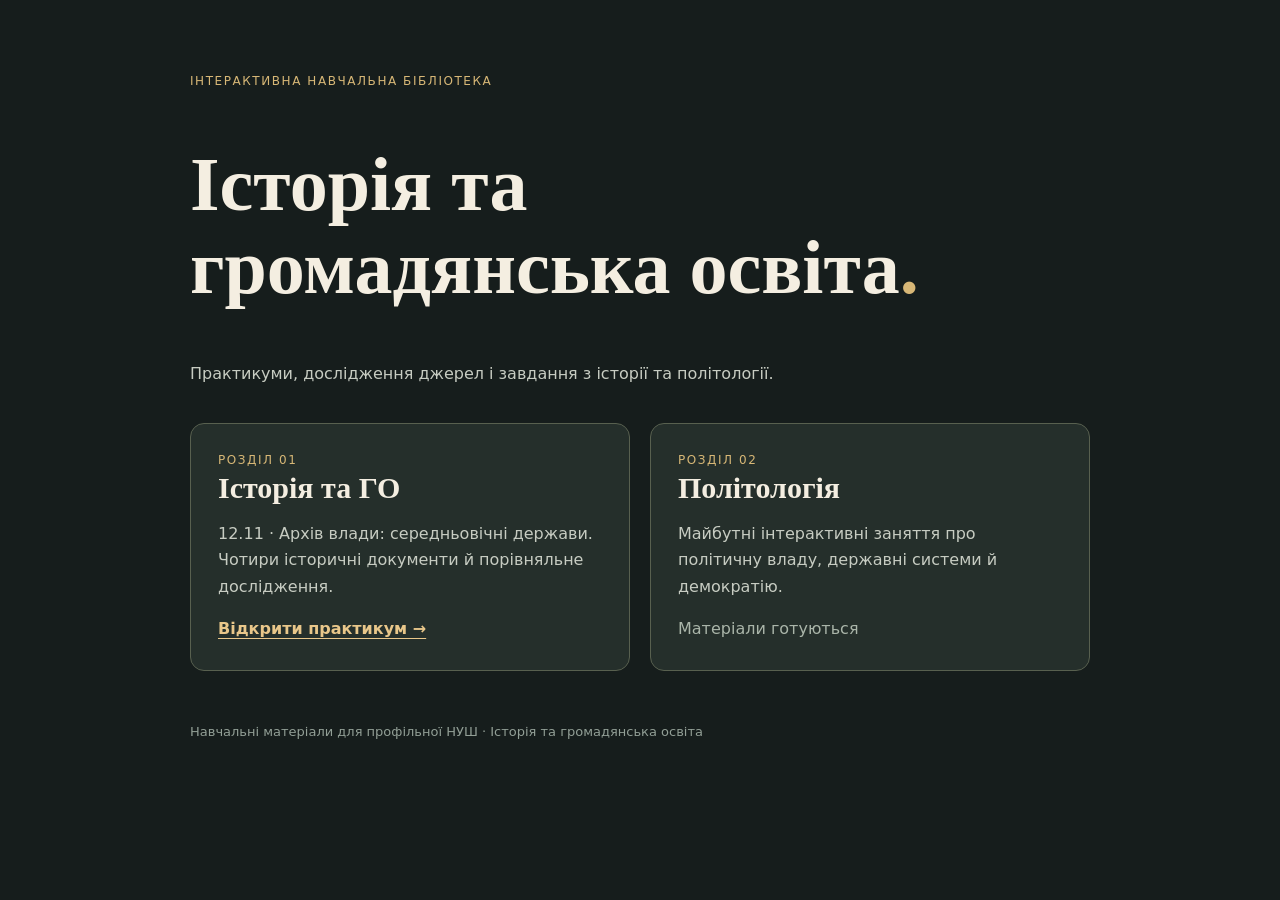
==== index.html @ 79898d71 "Створити головну сторінку бібліотеки навчальних практикумів" ====
<!doctype html><html lang="uk"><head><meta charset="utf-8"><meta name="viewport" content="width=device-width, initial-scale=1"><title>Історія та громадянська освіта · Навчальні практикуми</title><style>*{box-sizing:border-box}body{margin:0;background:#161d1c;color:#f4eee1;font:16px/1.65 system-ui,sans-serif}main{width:min(900px,calc(100% - 36px));margin:8vh auto}h1{font:700 clamp(42px,6vw,76px)/1.1 Georgia,serif}h2{font:600 30px Georgia,serif;margin:0 0 10px}.tag{color:#d7b776;letter-spacing:.13em;font-size:12px;text-transform:uppercase}.grid{display:grid;grid-template-columns:repeat(auto-fit,minmax(260px,1fr));gap:20px;margin-top:36px}.card{background:#252f2b;border:1px solid #58604f;border-radius:14px;padding:27px}p{color:#c7ccc2}a{color:#e9c78a;font-weight:700;text-underline-offset:4px}footer{padding-top:50px;color:#929f96;font-size:13px}</style></head><body><main><div class="tag">Інтерактивна навчальна бібліотека</div><h1>Історія та<br>громадянська освіта<span style="color:#d7b776">.</span></h1><p>Практикуми, дослідження джерел і завдання з історії та політології.</p><div class="grid"><article class="card"><div class="tag">Розділ 01</div><h2>Історія та ГО</h2><p>12.11 · Архів влади: середньовічні держави. Чотири історичні документи й порівняльне дослідження.</p><a href="./Історія%20та%20ГО/12.11/">Відкрити практикум →</a></article><article class="card"><div class="tag">Розділ 02</div><h2>Політологія</h2><p>Майбутні інтерактивні заняття про політичну владу, державні системи й демократію.</p><span style="color:#aab5a9">Матеріали готуються</span></article></div><footer>Навчальні матеріали для профільної НУШ · Історія та громадянська освіта</footer></main></body></html>
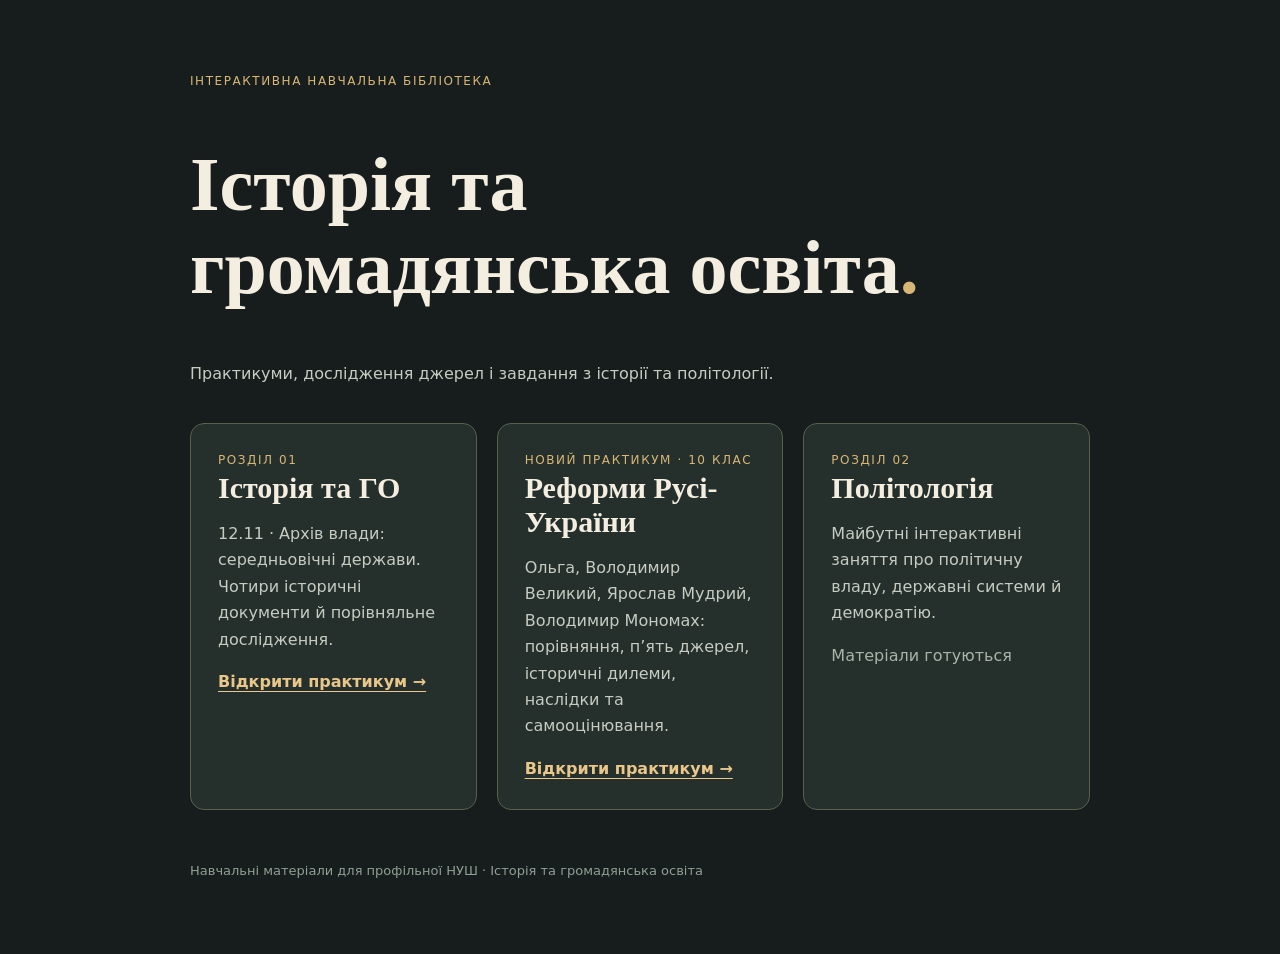
==== commit 95ccf5cd: "Feature Rus reforms practicum on learning hub home page" ====
--- a/index.html
+++ b/index.html
@@ -1 +1 @@
-<!doctype html><html lang="uk"><head><meta charset="utf-8"><meta name="viewport" content="width=device-width, initial-scale=1"><title>Історія та громадянська освіта · Навчальні практикуми</title><style>*{box-sizing:border-box}body{margin:0;background:#161d1c;color:#f4eee1;font:16px/1.65 system-ui,sans-serif}main{width:min(900px,calc(100% - 36px));margin:8vh auto}h1{font:700 clamp(42px,6vw,76px)/1.1 Georgia,serif}h2{font:600 30px Georgia,serif;margin:0 0 10px}.tag{color:#d7b776;letter-spacing:.13em;font-size:12px;text-transform:uppercase}.grid{display:grid;grid-template-columns:repeat(auto-fit,minmax(260px,1fr));gap:20px;margin-top:36px}.card{background:#252f2b;border:1px solid #58604f;border-radius:14px;padding:27px}p{color:#c7ccc2}a{color:#e9c78a;font-weight:700;text-underline-offset:4px}footer{padding-top:50px;color:#929f96;font-size:13px}</style></head><body><main><div class="tag">Інтерактивна навчальна бібліотека</div><h1>Історія та<br>громадянська освіта<span style="color:#d7b776">.</span></h1><p>Практикуми, дослідження джерел і завдання з історії та політології.</p><div class="grid"><article class="card"><div class="tag">Розділ 01</div><h2>Історія та ГО</h2><p>12.11 · Архів влади: середньовічні держави. Чотири історичні документи й порівняльне дослідження.</p><a href="./Історія%20та%20ГО/12.11/">Відкрити практикум →</a></article><article class="card"><div class="tag">Розділ 02</div><h2>Політологія</h2><p>Майбутні інтерактивні заняття про політичну владу, державні системи й демократію.</p><span style="color:#aab5a9">Матеріали готуються</span></article></div><footer>Навчальні матеріали для профільної НУШ · Історія та громадянська освіта</footer></main></body></html>+<!doctype html><html lang="uk"><head><meta charset="utf-8"><meta name="viewport" content="width=device-width, initial-scale=1"><title>Історія та громадянська освіта · Навчальні практикуми</title><style>*{box-sizing:border-box}body{margin:0;background:#161d1c;color:#f4eee1;font:16px/1.65 system-ui,sans-serif}main{width:min(900px,calc(100% - 36px));margin:8vh auto}h1{font:700 clamp(42px,6vw,76px)/1.1 Georgia,serif}h2{font:600 30px Georgia,serif;margin:0 0 10px}.tag{color:#d7b776;letter-spacing:.13em;font-size:12px;text-transform:uppercase}.grid{display:grid;grid-template-columns:repeat(auto-fit,minmax(260px,1fr));gap:20px;margin-top:36px}.card{background:#252f2b;border:1px solid #58604f;border-radius:14px;padding:27px}p{color:#c7ccc2}a{color:#e9c78a;font-weight:700;text-underline-offset:4px}footer{padding-top:50px;color:#929f96;font-size:13px}</style></head><body><main><div class="tag">Інтерактивна навчальна бібліотека</div><h1>Історія та<br>громадянська освіта<span style="color:#d7b776">.</span></h1><p>Практикуми, дослідження джерел і завдання з історії та політології.</p><div class="grid"><article class="card"><div class="tag">Розділ 01</div><h2>Історія та ГО</h2><p>12.11 · Архів влади: середньовічні держави. Чотири історичні документи й порівняльне дослідження.</p><a href="./Історія%20та%20ГО/12.11/">Відкрити практикум →</a></article><article class="card"><div class="tag">Новий практикум · 10 клас</div><h2>Реформи Русі-України</h2><p>Ольга, Володимир Великий, Ярослав Мудрий, Володимир Мономах: порівняння, п’ять джерел, історичні дилеми, наслідки та самооцінювання.</p><a href="./Історія%20та%20ГО/reformy-rusi/">Відкрити практикум →</a></article><article class="card"><div class="tag">Розділ 02</div><h2>Політологія</h2><p>Майбутні інтерактивні заняття про політичну владу, державні системи й демократію.</p><span style="color:#aab5a9">Матеріали готуються</span></article></div><footer>Навчальні матеріали для профільної НУШ · Історія та громадянська освіта</footer></main></body></html>
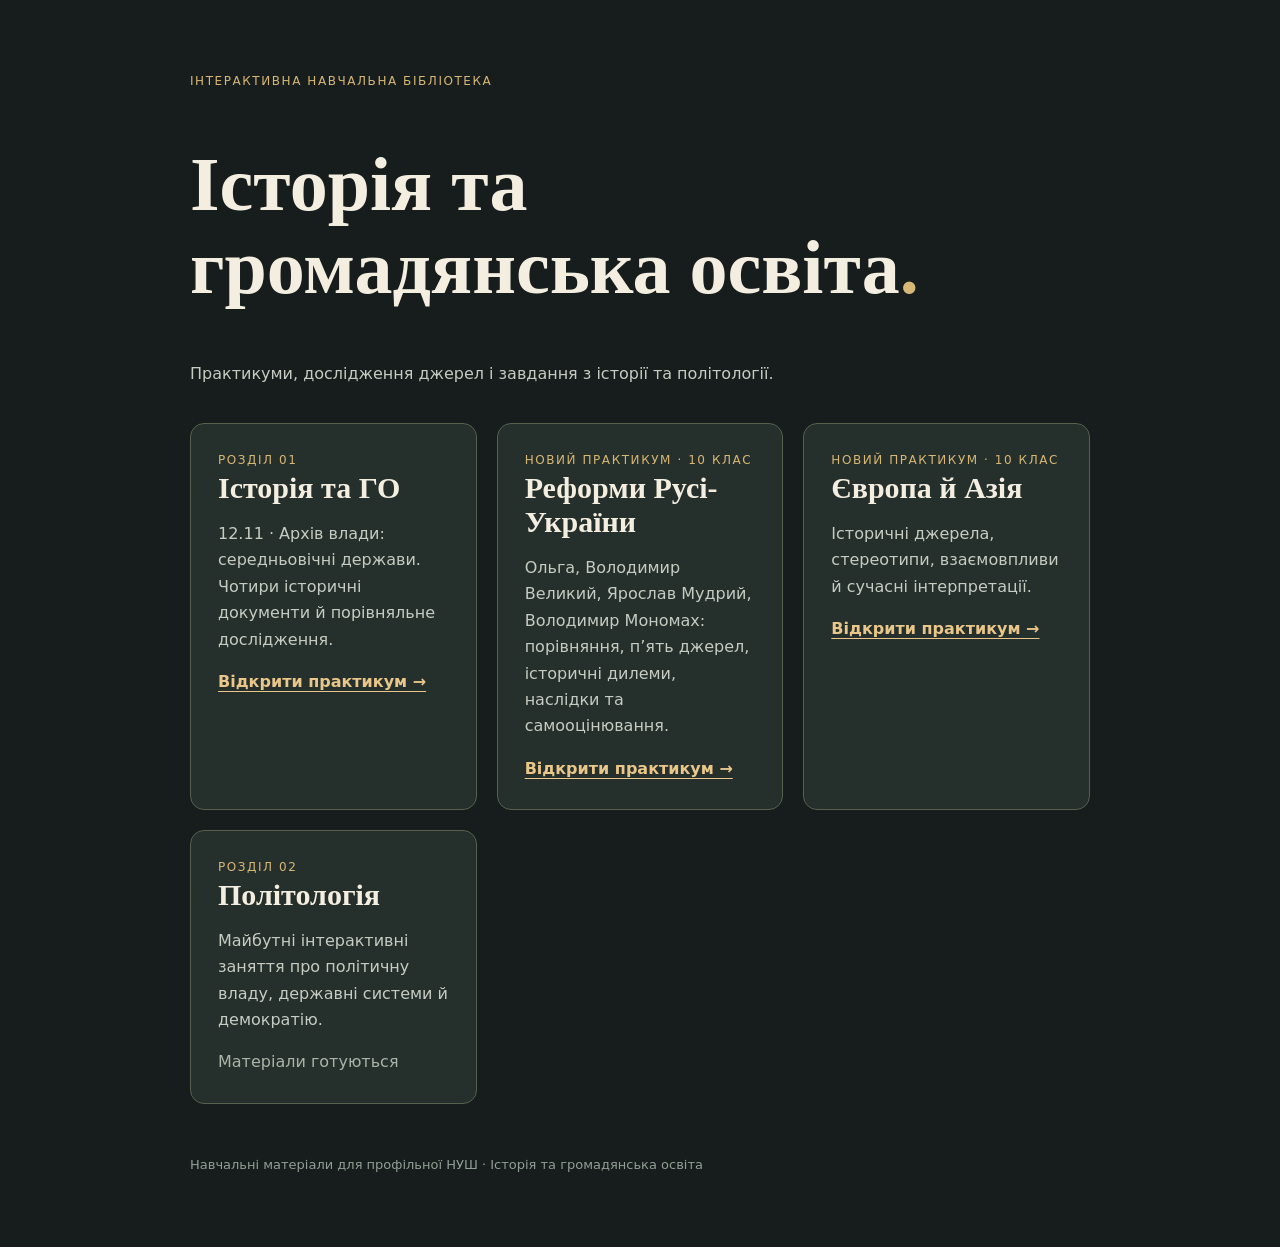
==== commit 2a80d983: "Add Eurasia practicum to learning library" ====
--- a/index.html
+++ b/index.html
@@ -1 +1 @@
-<!doctype html><html lang="uk"><head><meta charset="utf-8"><meta name="viewport" content="width=device-width, initial-scale=1"><title>Історія та громадянська освіта · Навчальні практикуми</title><style>*{box-sizing:border-box}body{margin:0;background:#161d1c;color:#f4eee1;font:16px/1.65 system-ui,sans-serif}main{width:min(900px,calc(100% - 36px));margin:8vh auto}h1{font:700 clamp(42px,6vw,76px)/1.1 Georgia,serif}h2{font:600 30px Georgia,serif;margin:0 0 10px}.tag{color:#d7b776;letter-spacing:.13em;font-size:12px;text-transform:uppercase}.grid{display:grid;grid-template-columns:repeat(auto-fit,minmax(260px,1fr));gap:20px;margin-top:36px}.card{background:#252f2b;border:1px solid #58604f;border-radius:14px;padding:27px}p{color:#c7ccc2}a{color:#e9c78a;font-weight:700;text-underline-offset:4px}footer{padding-top:50px;color:#929f96;font-size:13px}</style></head><body><main><div class="tag">Інтерактивна навчальна бібліотека</div><h1>Історія та<br>громадянська освіта<span style="color:#d7b776">.</span></h1><p>Практикуми, дослідження джерел і завдання з історії та політології.</p><div class="grid"><article class="card"><div class="tag">Розділ 01</div><h2>Історія та ГО</h2><p>12.11 · Архів влади: середньовічні держави. Чотири історичні документи й порівняльне дослідження.</p><a href="./Історія%20та%20ГО/12.11/">Відкрити практикум →</a></article><article class="card"><div class="tag">Новий практикум · 10 клас</div><h2>Реформи Русі-України</h2><p>Ольга, Володимир Великий, Ярослав Мудрий, Володимир Мономах: порівняння, п’ять джерел, історичні дилеми, наслідки та самооцінювання.</p><a href="./Історія%20та%20ГО/reformy-rusi/">Відкрити практикум →</a></article><article class="card"><div class="tag">Розділ 02</div><h2>Політологія</h2><p>Майбутні інтерактивні заняття про політичну владу, державні системи й демократію.</p><span style="color:#aab5a9">Матеріали готуються</span></article></div><footer>Навчальні матеріали для профільної НУШ · Історія та громадянська освіта</footer></main></body></html>+<!doctype html><html lang="uk"><head><meta charset="utf-8"><meta name="viewport" content="width=device-width, initial-scale=1"><title>Історія та громадянська освіта · Навчальні практикуми</title><style>*{box-sizing:border-box}body{margin:0;background:#161d1c;color:#f4eee1;font:16px/1.65 system-ui,sans-serif}main{width:min(900px,calc(100% - 36px));margin:8vh auto}h1{font:700 clamp(42px,6vw,76px)/1.1 Georgia,serif}h2{font:600 30px Georgia,serif;margin:0 0 10px}.tag{color:#d7b776;letter-spacing:.13em;font-size:12px;text-transform:uppercase}.grid{display:grid;grid-template-columns:repeat(auto-fit,minmax(260px,1fr));gap:20px;margin-top:36px}.card{background:#252f2b;border:1px solid #58604f;border-radius:14px;padding:27px}p{color:#c7ccc2}a{color:#e9c78a;font-weight:700;text-underline-offset:4px}footer{padding-top:50px;color:#929f96;font-size:13px}</style></head><body><main><div class="tag">Інтерактивна навчальна бібліотека</div><h1>Історія та<br>громадянська освіта<span style="color:#d7b776">.</span></h1><p>Практикуми, дослідження джерел і завдання з історії та політології.</p><div class="grid"><article class="card"><div class="tag">Розділ 01</div><h2>Історія та ГО</h2><p>12.11 · Архів влади: середньовічні держави. Чотири історичні документи й порівняльне дослідження.</p><a href="./Історія%20та%20ГО/12.11/">Відкрити практикум →</a></article><article class="card"><div class="tag">Новий практикум · 10 клас</div><h2>Реформи Русі-України</h2><p>Ольга, Володимир Великий, Ярослав Мудрий, Володимир Мономах: порівняння, п’ять джерел, історичні дилеми, наслідки та самооцінювання.</p><a href="./Історія%20та%20ГО/reformy-rusi/">Відкрити практикум →</a></article><article class="card"><div class="tag">Новий практикум · 10 клас</div><h2>Європа й Азія</h2><p>Історичні джерела, стереотипи, взаємовпливи й сучасні інтерпретації.</p><a href="./Історія%20та%20ГО/practicum-eurasia/">Відкрити практикум →</a></article><article class="card"><div class="tag">Розділ 02</div><h2>Політологія</h2><p>Майбутні інтерактивні заняття про політичну владу, державні системи й демократію.</p><span style="color:#aab5a9">Матеріали готуються</span></article></div><footer>Навчальні матеріали для профільної НУШ · Історія та громадянська освіта</footer></main></body></html>
